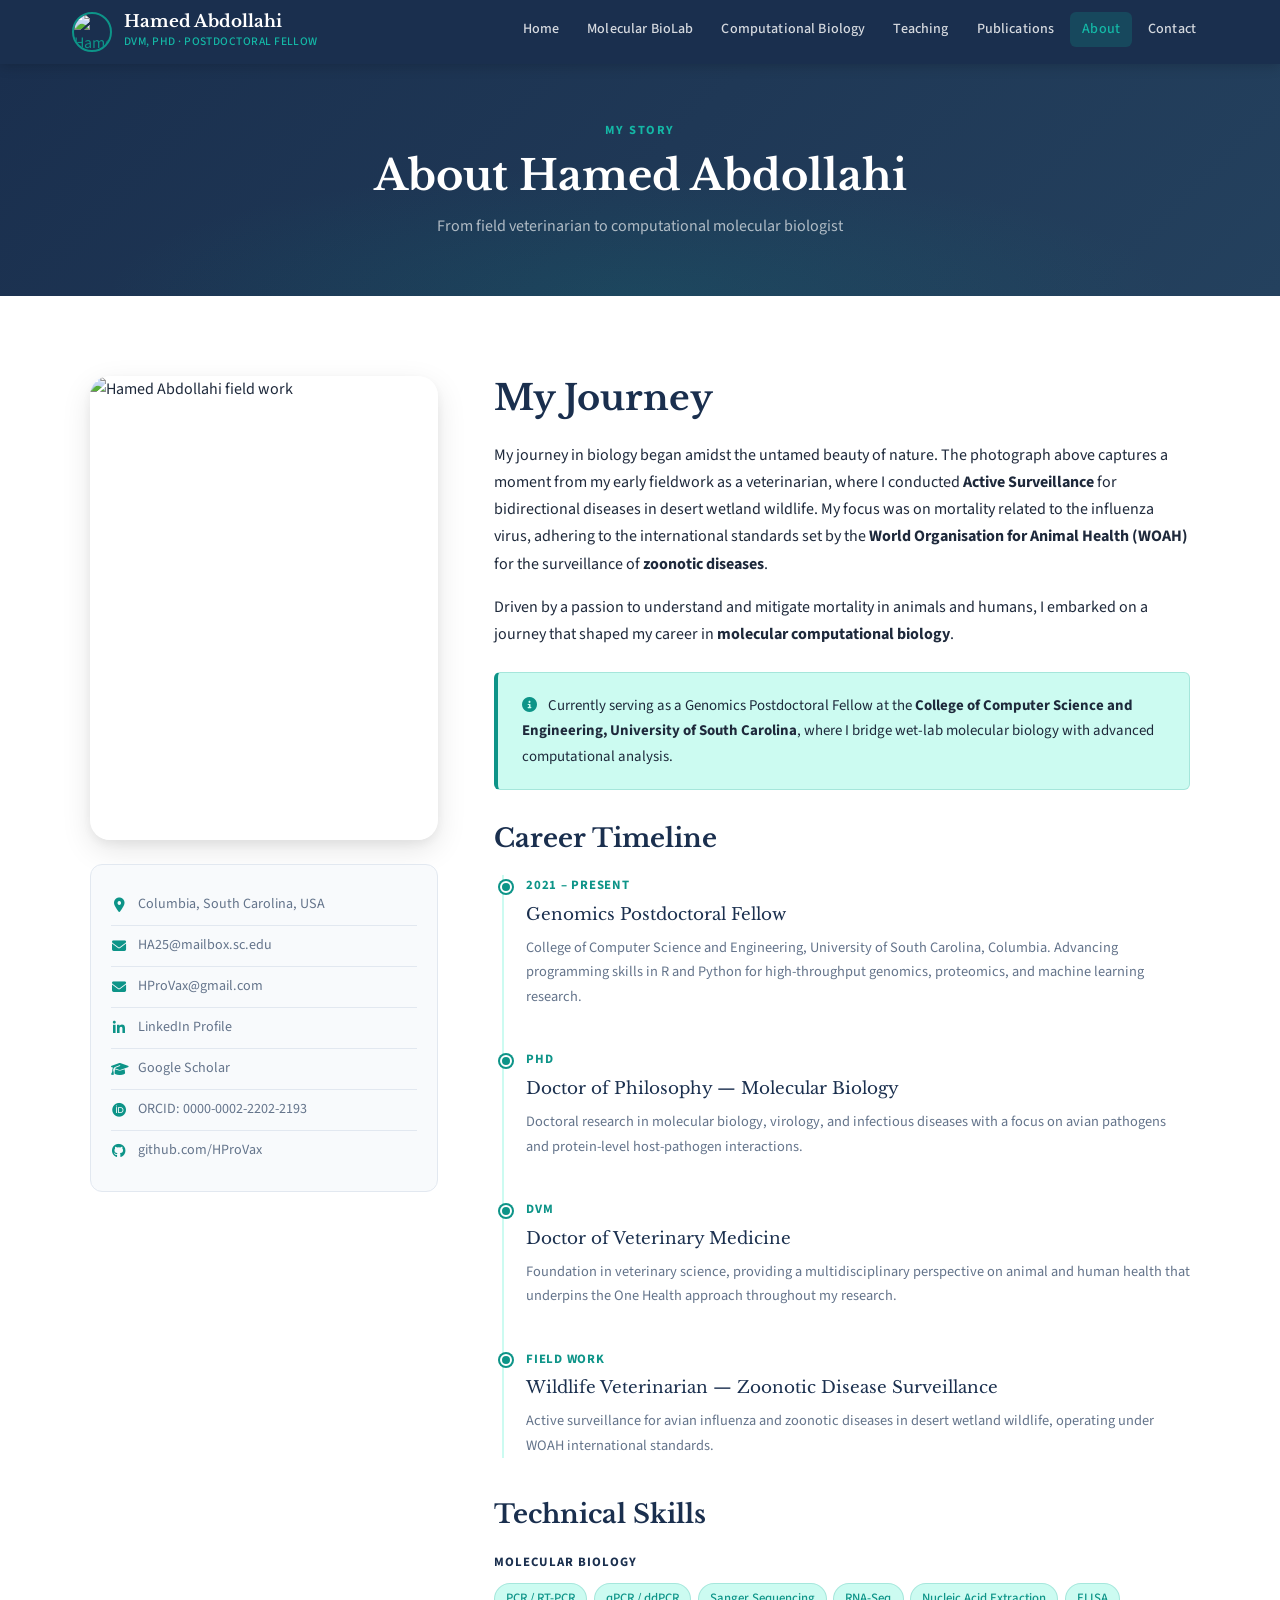
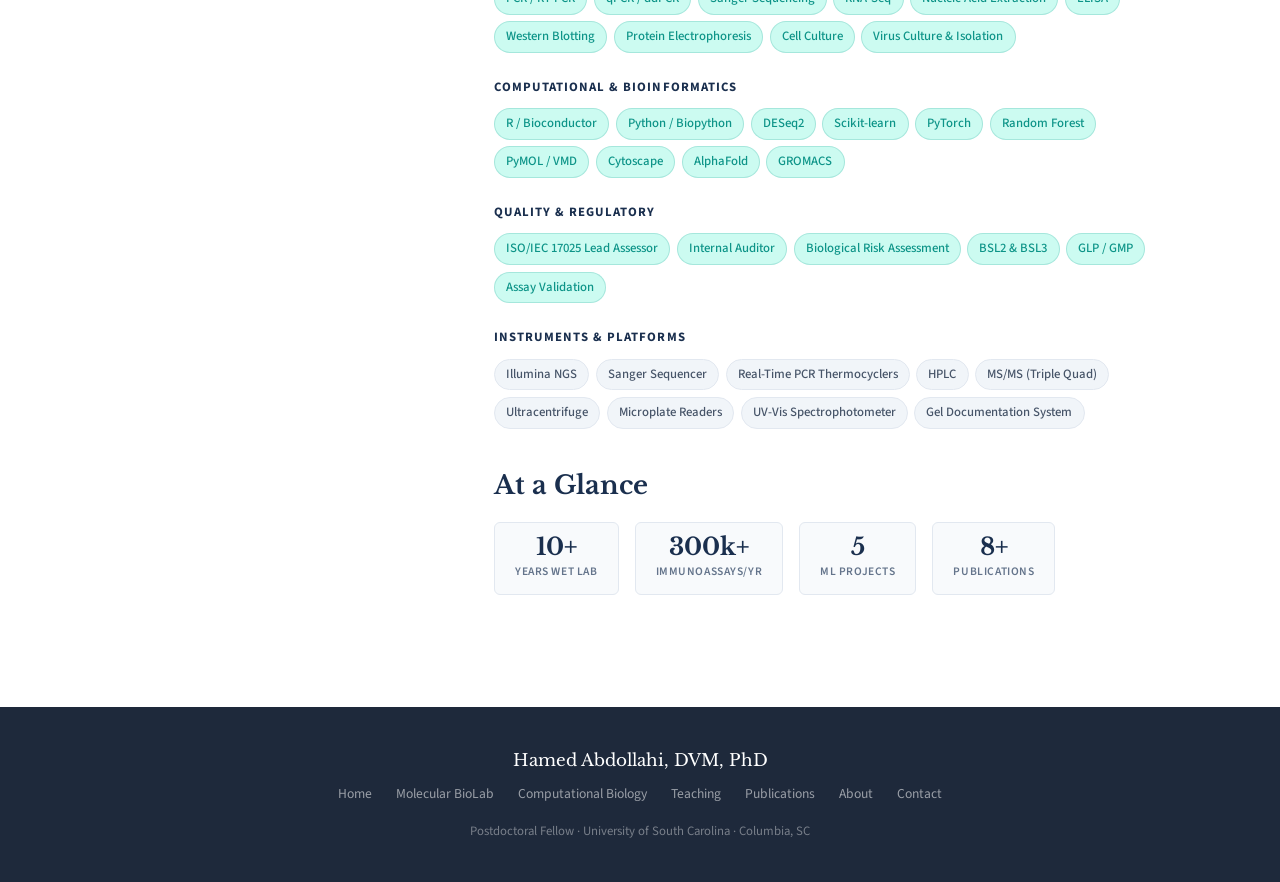
==== about.html @ 6c8e3fd8 "Add files via upload" ====
<!DOCTYPE html>
<html lang="en">
<head>
  <meta charset="UTF-8" />
  <meta name="viewport" content="width=device-width, initial-scale=1.0" />
  <title>About | Hamed Abdollahi</title>
  <link rel="stylesheet" href="styles.css" />
  <link rel="stylesheet" href="https://cdnjs.cloudflare.com/ajax/libs/font-awesome/6.5.0/css/all.min.css" />
</head>
<body>

<nav class="site-nav">
  <div class="nav-inner">
    <a href="index.html" class="nav-brand">
      <img src="images/logo.png" alt="Hamed Abdollahi" />
      <div>
        <div class="nav-brand-name">Hamed Abdollahi</div>
        <div class="nav-brand-title">DVM, PhD · Postdoctoral Fellow</div>
      </div>
    </a>
    <button class="nav-toggle" aria-label="Toggle menu" onclick="this.closest('nav').querySelector('.nav-links').classList.toggle('open')">
      <span></span><span></span><span></span>
    </button>
    <ul class="nav-links">
      <li><a href="index.html">Home</a></li>
      <li><a href="biolab.html">Molecular BioLab</a></li>
      <li><a href="computational.html">Computational Biology</a></li>
      <li><a href="teaching.html">Teaching</a></li>
      <li><a href="publications.html">Publications</a></li>
      <li><a href="about.html" class="active">About</a></li>
      <li><a href="contact.html">Contact</a></li>
    </ul>
  </div>
</nav>

<div class="page-banner">
  <p class="page-banner-label">My Story</p>
  <h1 class="page-banner-title">About Hamed Abdollahi</h1>
  <p class="page-banner-sub">From field veterinarian to computational molecular biologist</p>
</div>

<section class="section">
  <div class="container">
    <div class="about-layout">

      <!-- SIDEBAR -->
      <aside class="about-sidebar">
        <img src="images/T1.jpg" alt="Hamed Abdollahi field work" class="about-photo" />

        <div class="about-contact-card">
          <div class="contact-item">
            <i class="fa-solid fa-location-dot"></i>
            <span>Columbia, South Carolina, USA</span>
          </div>
          <div class="contact-item">
            <i class="fa-solid fa-envelope"></i>
            <a href="mailto:HA25@mailbox.sc.edu">HA25@mailbox.sc.edu</a>
          </div>
          <div class="contact-item">
            <i class="fa-solid fa-envelope"></i>
            <a href="mailto:HProVax@gmail.com">HProVax@gmail.com</a>
          </div>
          <div class="contact-item">
            <i class="fa-brands fa-linkedin-in"></i>
            <a href="https://www.linkedin.com/in/hamed-abdollahi-15117079" target="_blank">LinkedIn Profile</a>
          </div>
          <div class="contact-item">
            <i class="fa-solid fa-graduation-cap"></i>
            <a href="https://scholar.google.com/citations?user=lXf0_H0AAAAJ&hl=en" target="_blank">Google Scholar</a>
          </div>
          <div class="contact-item">
            <i class="fa-brands fa-orcid"></i>
            <a href="https://orcid.org/0000-0002-2202-2193" target="_blank">ORCID: 0000-0002-2202-2193</a>
          </div>
          <div class="contact-item">
            <i class="fa-brands fa-github"></i>
            <a href="https://github.com/HProVax" target="_blank">github.com/HProVax</a>
          </div>
        </div>
      </aside>

      <!-- MAIN CONTENT -->
      <main>
        <h2 style="margin-bottom:1.25rem;">My Journey</h2>

        <p>
          My journey in biology began amidst the untamed beauty of nature. The photograph above
          captures a moment from my early fieldwork as a veterinarian, where I conducted
          <strong>Active Surveillance</strong> for bidirectional diseases in desert wetland wildlife.
          My focus was on mortality related to the influenza virus, adhering to the international
          standards set by the <strong>World Organisation for Animal Health (WOAH)</strong> for the
          surveillance of <strong>zoonotic diseases</strong>.
        </p>

        <p>
          Driven by a passion to understand and mitigate mortality in animals and humans, I embarked
          on a journey that shaped my career in <strong>molecular computational biology</strong>.
        </p>

        <div class="callout">
          <p>
            <i class="fa-solid fa-circle-info" style="color:var(--teal);margin-right:.5rem;"></i>
            Currently serving as a Genomics Postdoctoral Fellow at the
            <strong>College of Computer Science and Engineering, University of South Carolina</strong>,
            where I bridge wet-lab molecular biology with advanced computational analysis.
          </p>
        </div>

        <!-- TIMELINE -->
        <h3 style="margin:2rem 0 1.25rem;">Career Timeline</h3>
        <div class="timeline">

          <div class="timeline-item">
            <div class="timeline-date">2021 – Present</div>
            <div class="timeline-title">Genomics Postdoctoral Fellow</div>
            <div class="timeline-desc">
              College of Computer Science and Engineering, University of South Carolina, Columbia.
              Advancing programming skills in R and Python for high-throughput genomics, proteomics,
              and machine learning research.
            </div>
          </div>

          <div class="timeline-item">
            <div class="timeline-date">PhD</div>
            <div class="timeline-title">Doctor of Philosophy — Molecular Biology</div>
            <div class="timeline-desc">
              Doctoral research in molecular biology, virology, and infectious diseases with a focus
              on avian pathogens and protein-level host-pathogen interactions.
            </div>
          </div>

          <div class="timeline-item">
            <div class="timeline-date">DVM</div>
            <div class="timeline-title">Doctor of Veterinary Medicine</div>
            <div class="timeline-desc">
              Foundation in veterinary science, providing a multidisciplinary perspective on
              animal and human health that underpins the One Health approach throughout my research.
            </div>
          </div>

          <div class="timeline-item">
            <div class="timeline-date">Field Work</div>
            <div class="timeline-title">Wildlife Veterinarian — Zoonotic Disease Surveillance</div>
            <div class="timeline-desc">
              Active surveillance for avian influenza and zoonotic diseases in desert wetland
              wildlife, operating under WOAH international standards.
            </div>
          </div>

        </div>

        <!-- SKILLS -->
        <h3 style="margin:2.5rem 0 1.25rem;">Technical Skills</h3>

        <div class="tag-group">
          <div class="tag-group-label">Molecular Biology</div>
          <div class="tags">
            <span class="tag tag-teal">PCR / RT-PCR</span>
            <span class="tag tag-teal">qPCR / ddPCR</span>
            <span class="tag tag-teal">Sanger Sequencing</span>
            <span class="tag tag-teal">RNA-Seq</span>
            <span class="tag tag-teal">Nucleic Acid Extraction</span>
            <span class="tag tag-teal">ELISA</span>
            <span class="tag tag-teal">Western Blotting</span>
            <span class="tag tag-teal">Protein Electrophoresis</span>
            <span class="tag tag-teal">Cell Culture</span>
            <span class="tag tag-teal">Virus Culture &amp; Isolation</span>
          </div>
        </div>

        <div class="tag-group">
          <div class="tag-group-label">Computational &amp; Bioinformatics</div>
          <div class="tags">
            <span class="tag tag-teal">R / Bioconductor</span>
            <span class="tag tag-teal">Python / Biopython</span>
            <span class="tag tag-teal">DESeq2</span>
            <span class="tag tag-teal">Scikit-learn</span>
            <span class="tag tag-teal">PyTorch</span>
            <span class="tag tag-teal">Random Forest</span>
            <span class="tag tag-teal">PyMOL / VMD</span>
            <span class="tag tag-teal">Cytoscape</span>
            <span class="tag tag-teal">AlphaFold</span>
            <span class="tag tag-teal">GROMACS</span>
          </div>
        </div>

        <div class="tag-group">
          <div class="tag-group-label">Quality &amp; Regulatory</div>
          <div class="tags">
            <span class="tag tag-teal">ISO/IEC 17025 Lead Assessor</span>
            <span class="tag tag-teal">Internal Auditor</span>
            <span class="tag tag-teal">Biological Risk Assessment</span>
            <span class="tag tag-teal">BSL2 &amp; BSL3</span>
            <span class="tag tag-teal">GLP / GMP</span>
            <span class="tag tag-teal">Assay Validation</span>
          </div>
        </div>

        <div class="tag-group">
          <div class="tag-group-label">Instruments &amp; Platforms</div>
          <div class="tags">
            <span class="tag">Illumina NGS</span>
            <span class="tag">Sanger Sequencer</span>
            <span class="tag">Real-Time PCR Thermocyclers</span>
            <span class="tag">HPLC</span>
            <span class="tag">MS/MS (Triple Quad)</span>
            <span class="tag">Ultracentrifuge</span>
            <span class="tag">Microplate Readers</span>
            <span class="tag">UV-Vis Spectrophotometer</span>
            <span class="tag">Gel Documentation System</span>
          </div>
        </div>

        <!-- STATS -->
        <h3 style="margin:2.5rem 0 1.25rem;">At a Glance</h3>
        <div class="stat-chips">
          <div class="stat-chip">
            <span class="stat-chip-value">10+</span>
            <span class="stat-chip-label">Years Wet Lab</span>
          </div>
          <div class="stat-chip">
            <span class="stat-chip-value">300k+</span>
            <span class="stat-chip-label">Immunoassays/yr</span>
          </div>
          <div class="stat-chip">
            <span class="stat-chip-value">5</span>
            <span class="stat-chip-label">ML Projects</span>
          </div>
          <div class="stat-chip">
            <span class="stat-chip-value">8+</span>
            <span class="stat-chip-label">Publications</span>
          </div>
        </div>

      </main>
    </div>
  </div>
</section>

<footer class="site-footer">
  <div class="footer-inner">
    <p class="footer-name">Hamed Abdollahi, DVM, PhD</p>
    <div class="footer-links">
      <a href="index.html">Home</a>
      <a href="biolab.html">Molecular BioLab</a>
      <a href="computational.html">Computational Biology</a>
      <a href="teaching.html">Teaching</a>
      <a href="publications.html">Publications</a>
      <a href="about.html">About</a>
      <a href="contact.html">Contact</a>
    </div>
    <p class="footer-copy">Postdoctoral Fellow · University of South Carolina · Columbia, SC</p>
  </div>
</footer>

</body>
</html>
---- styles.css ----
/* ============================================
   HAMED ABDOLLAHI - PERSONAL ACADEMIC WEBSITE
   Unified stylesheet — single source of truth
   ============================================ */

@import url('https://fonts.googleapis.com/css2?family=Libre+Baskerville:ital,wght@0,400;0,700;1,400&family=Source+Sans+3:wght@300;400;500;600;700&display=swap');

/* ─── CSS VARIABLES ─────────────────────────── */
:root {
  --navy:       #1a2f4e;
  --navy-light: #24415e;
  --teal:       #0d9488;
  --teal-light: #14b8a6;
  --teal-pale:  #ccfbf1;
  --white:      #ffffff;
  --off-white:  #f8fafc;
  --gray-100:   #f1f5f9;
  --gray-200:   #e2e8f0;
  --gray-400:   #94a3b8;
  --gray-600:   #475569;
  --gray-800:   #1e293b;
  --text:       #1e293b;
  --text-muted: #64748b;
  --border:     #e2e8f0;

  --font-serif: 'Libre Baskerville', Georgia, serif;
  --font-sans:  'Source Sans 3', system-ui, sans-serif;

  --shadow-sm:  0 1px 3px rgba(0,0,0,.08), 0 1px 2px rgba(0,0,0,.04);
  --shadow-md:  0 4px 12px rgba(0,0,0,.08), 0 2px 6px rgba(0,0,0,.04);
  --shadow-lg:  0 10px 30px rgba(0,0,0,.10), 0 4px 12px rgba(0,0,0,.06);

  --radius-sm:  6px;
  --radius-md:  12px;
  --radius-lg:  20px;

  --transition: 0.2s ease;
}

/* ─── RESET & BASE ──────────────────────────── */
*, *::before, *::after { box-sizing: border-box; margin: 0; padding: 0; }

html { scroll-behavior: smooth; font-size: 16px; }

body {
  font-family: var(--font-sans);
  color: var(--text);
  background: var(--white);
  line-height: 1.7;
  -webkit-font-smoothing: antialiased;
}

img { max-width: 100%; height: auto; display: block; }
a  { color: var(--teal); text-decoration: none; transition: color var(--transition); }
a:hover { color: var(--teal-light); }

/* ─── TYPOGRAPHY ────────────────────────────── */
h1, h2, h3, h4, h5 {
  font-family: var(--font-serif);
  font-weight: 700;
  line-height: 1.3;
  color: var(--navy);
}

h1 { font-size: clamp(2rem, 4vw, 3rem); }
h2 { font-size: clamp(1.5rem, 3vw, 2.2rem); }
h3 { font-size: clamp(1.2rem, 2vw, 1.6rem); }
h4 { font-size: 1.2rem; }
h5 { font-size: 1rem; }

p { margin-bottom: 1rem; }
p:last-child { margin-bottom: 0; }

ul, ol { padding-left: 1.4rem; }
li { margin-bottom: .35rem; }

/* ─── NAVIGATION ────────────────────────────── */
.site-nav {
  position: sticky;
  top: 0;
  z-index: 1000;
  background: var(--navy);
  box-shadow: 0 2px 12px rgba(0,0,0,.18);
}

.nav-inner {
  max-width: 1200px;
  margin: 0 auto;
  padding: 0 2rem;
  display: flex;
  align-items: center;
  justify-content: space-between;
  height: 64px;
}

.nav-brand {
  display: flex;
  align-items: center;
  gap: .75rem;
  text-decoration: none;
}

.nav-brand img {
  height: 40px;
  width: 40px;
  border-radius: 50%;
  object-fit: cover;
  border: 2px solid var(--teal);
}

.nav-brand-name {
  font-family: var(--font-serif);
  color: var(--white);
  font-size: 1.05rem;
  font-weight: 700;
  line-height: 1.2;
}

.nav-brand-title {
  color: var(--teal-light);
  font-size: .72rem;
  font-family: var(--font-sans);
  font-weight: 500;
  letter-spacing: .04em;
  text-transform: uppercase;
}

.nav-links {
  display: flex;
  align-items: center;
  gap: .25rem;
  list-style: none;
  padding: 0;
  margin: 0;
}

.nav-links a {
  color: rgba(255,255,255,.82);
  font-size: .88rem;
  font-weight: 500;
  padding: .45rem .75rem;
  border-radius: var(--radius-sm);
  transition: all var(--transition);
  white-space: nowrap;
  letter-spacing: .01em;
}

.nav-links a:hover,
.nav-links a.active {
  color: var(--white);
  background: rgba(13,148,136,.25);
}

.nav-links a.active {
  color: var(--teal-light);
}

/* hamburger */
.nav-toggle {
  display: none;
  background: none;
  border: none;
  cursor: pointer;
  padding: .5rem;
  color: var(--white);
}

.nav-toggle span {
  display: block;
  width: 22px;
  height: 2px;
  background: currentColor;
  margin: 5px 0;
  transition: all var(--transition);
}

/* ─── HERO ──────────────────────────────────── */
.hero {
  background: linear-gradient(135deg, var(--navy) 0%, var(--navy-light) 60%, #1e4a5e 100%);
  color: var(--white);
  padding: 5rem 2rem 4rem;
  position: relative;
  overflow: hidden;
}

.hero::before {
  content: '';
  position: absolute;
  inset: 0;
  background: radial-gradient(ellipse 60% 80% at 70% 50%, rgba(13,148,136,.15) 0%, transparent 70%);
  pointer-events: none;
}

.hero-inner {
  max-width: 1100px;
  margin: 0 auto;
  display: grid;
  grid-template-columns: 1fr auto;
  align-items: center;
  gap: 3rem;
  position: relative;
}

.hero-badge {
  display: inline-flex;
  align-items: center;
  gap: .5rem;
  background: rgba(13,148,136,.2);
  border: 1px solid rgba(13,148,136,.4);
  color: var(--teal-light);
  font-size: .8rem;
  font-weight: 600;
  letter-spacing: .06em;
  text-transform: uppercase;
  padding: .3rem .9rem;
  border-radius: 100px;
  margin-bottom: 1.25rem;
}

.hero-name {
  font-family: var(--font-serif);
  font-size: clamp(2.2rem, 5vw, 3.5rem);
  color: var(--white);
  line-height: 1.15;
  margin-bottom: .5rem;
}

.hero-degrees {
  color: var(--teal-light);
  font-weight: 600;
  font-size: 1.05rem;
  margin-bottom: 1.2rem;
  font-family: var(--font-sans);
}

.hero-tagline {
  font-size: 1.1rem;
  color: rgba(255,255,255,.8);
  max-width: 560px;
  line-height: 1.65;
  margin-bottom: 2rem;
}

.hero-actions {
  display: flex;
  gap: 1rem;
  flex-wrap: wrap;
}

.btn {
  display: inline-flex;
  align-items: center;
  gap: .5rem;
  padding: .65rem 1.5rem;
  border-radius: var(--radius-sm);
  font-weight: 600;
  font-size: .9rem;
  cursor: pointer;
  border: none;
  transition: all var(--transition);
  text-decoration: none;
  font-family: var(--font-sans);
}

.btn-primary {
  background: var(--teal);
  color: var(--white);
}
.btn-primary:hover {
  background: var(--teal-light);
  color: var(--white);
  transform: translateY(-1px);
  box-shadow: 0 4px 12px rgba(13,148,136,.4);
}

.btn-outline {
  background: transparent;
  color: var(--white);
  border: 1.5px solid rgba(255,255,255,.5);
}
.btn-outline:hover {
  border-color: var(--teal-light);
  color: var(--teal-light);
}

.hero-photo {
  width: 200px;
  height: 200px;
  border-radius: 50%;
  object-fit: cover;
  border: 4px solid rgba(13,148,136,.5);
  box-shadow: 0 0 0 8px rgba(13,148,136,.1);
  flex-shrink: 0;
}

.hero-socials {
  display: flex;
  gap: .75rem;
  margin-top: 1.5rem;
}

.social-link {
  display: flex;
  align-items: center;
  justify-content: center;
  width: 36px;
  height: 36px;
  border-radius: 50%;
  background: rgba(255,255,255,.08);
  color: rgba(255,255,255,.75);
  font-size: .95rem;
  transition: all var(--transition);
  border: 1px solid rgba(255,255,255,.12);
}
.social-link:hover {
  background: var(--teal);
  color: var(--white);
  border-color: var(--teal);
}

/* ─── SECTION WRAPPER ───────────────────────── */
.section {
  padding: 5rem 2rem;
}

.section-alt {
  background: var(--off-white);
}

.container {
  max-width: 1100px;
  margin: 0 auto;
}

.section-header {
  text-align: center;
  margin-bottom: 3.5rem;
}

.section-label {
  display: inline-block;
  color: var(--teal);
  font-size: .8rem;
  font-weight: 700;
  letter-spacing: .1em;
  text-transform: uppercase;
  margin-bottom: .6rem;
}

.section-title {
  font-size: clamp(1.6rem, 3vw, 2.2rem);
  color: var(--navy);
  margin-bottom: .8rem;
}

.section-desc {
  color: var(--text-muted);
  font-size: 1.05rem;
  max-width: 640px;
  margin: 0 auto;
}

/* divider accent */
.divider {
  width: 48px;
  height: 3px;
  background: var(--teal);
  border-radius: 2px;
  margin: .75rem auto 0;
}

/* ─── CARDS ─────────────────────────────────── */
.card-grid {
  display: grid;
  gap: 1.5rem;
}

.card-grid-2 { grid-template-columns: repeat(auto-fit, minmax(300px, 1fr)); }
.card-grid-3 { grid-template-columns: repeat(auto-fit, minmax(260px, 1fr)); }
.card-grid-4 { grid-template-columns: repeat(auto-fit, minmax(220px, 1fr)); }

.card {
  background: var(--white);
  border: 1px solid var(--border);
  border-radius: var(--radius-md);
  padding: 1.75rem;
  box-shadow: var(--shadow-sm);
  transition: box-shadow var(--transition), transform var(--transition), border-color var(--transition);
}

.card:hover {
  box-shadow: var(--shadow-md);
  transform: translateY(-3px);
  border-color: var(--teal-pale);
}

.card-icon {
  width: 48px;
  height: 48px;
  border-radius: var(--radius-sm);
  background: var(--teal-pale);
  color: var(--teal);
  display: flex;
  align-items: center;
  justify-content: center;
  font-size: 1.3rem;
  margin-bottom: 1rem;
}

.card-title {
  font-family: var(--font-serif);
  font-size: 1.1rem;
  color: var(--navy);
  margin-bottom: .5rem;
}

.card-text {
  color: var(--text-muted);
  font-size: .93rem;
  line-height: 1.65;
}

.card-list {
  list-style: none;
  padding: 0;
  margin-top: .75rem;
}

.card-list li {
  font-size: .88rem;
  color: var(--text-muted);
  padding: .25rem 0;
  border-bottom: 1px solid var(--gray-100);
  display: flex;
  align-items: flex-start;
  gap: .5rem;
}

.card-list li:last-child { border-bottom: none; }

.card-list li::before {
  content: '›';
  color: var(--teal);
  font-weight: 700;
  flex-shrink: 0;
  margin-top: .05rem;
}

/* ─── STANDARDS STRIP ───────────────────────── */
.standards-strip {
  background: var(--navy);
  padding: 2.5rem 2rem;
}

.standards-inner {
  max-width: 1100px;
  margin: 0 auto;
}

.standards-title {
  text-align: center;
  color: rgba(255,255,255,.6);
  font-size: .78rem;
  font-weight: 600;
  letter-spacing: .1em;
  text-transform: uppercase;
  margin-bottom: 1.5rem;
}

.standards-grid {
  display: flex;
  flex-wrap: wrap;
  gap: .75rem;
  justify-content: center;
}

.standard-badge {
  background: rgba(255,255,255,.07);
  border: 1px solid rgba(255,255,255,.12);
  border-radius: var(--radius-sm);
  padding: .5rem 1rem;
  color: rgba(255,255,255,.8);
  font-size: .8rem;
  font-weight: 600;
  white-space: nowrap;
  transition: all var(--transition);
}

.standard-badge:hover {
  background: rgba(13,148,136,.2);
  border-color: rgba(13,148,136,.4);
  color: var(--teal-light);
}

/* ─── EXPERTISE SECTION ─────────────────────── */
.expertise-card {
  background: var(--white);
  border: 1px solid var(--border);
  border-radius: var(--radius-md);
  padding: 2rem;
  box-shadow: var(--shadow-sm);
  transition: all var(--transition);
  border-top: 3px solid transparent;
}

.expertise-card:hover {
  border-top-color: var(--teal);
  box-shadow: var(--shadow-md);
  transform: translateY(-4px);
}

.expertise-card h3 {
  font-size: 1.15rem;
  margin-bottom: .6rem;
}

.expertise-tag {
  display: inline-flex;
  background: var(--teal-pale);
  color: var(--teal);
  font-size: .75rem;
  font-weight: 600;
  padding: .2rem .65rem;
  border-radius: 100px;
  margin-bottom: .9rem;
  letter-spacing: .03em;
}

/* ─── PUBLICATION CARDS ─────────────────────── */
.pub-card {
  background: var(--white);
  border: 1px solid var(--border);
  border-left: 4px solid var(--teal);
  border-radius: 0 var(--radius-md) var(--radius-md) 0;
  padding: 1.75rem 2rem;
  margin-bottom: 1.5rem;
  box-shadow: var(--shadow-sm);
  transition: all var(--transition);
}

.pub-card:hover {
  box-shadow: var(--shadow-md);
  border-left-color: var(--navy);
}

.pub-venue {
  display: inline-flex;
  align-items: center;
  background: var(--teal-pale);
  color: var(--teal);
  font-size: .75rem;
  font-weight: 700;
  letter-spacing: .04em;
  text-transform: uppercase;
  padding: .25rem .75rem;
  border-radius: 100px;
  margin-bottom: .8rem;
}

.pub-title {
  font-family: var(--font-serif);
  font-size: 1.05rem;
  color: var(--navy);
  line-height: 1.45;
  margin-bottom: .5rem;
}

.pub-authors {
  font-size: .88rem;
  color: var(--text-muted);
  margin-bottom: .9rem;
  line-height: 1.5;
}

.pub-authors strong {
  color: var(--navy);
  font-weight: 600;
}

.pub-abstract {
  font-size: .88rem;
  color: var(--gray-600);
  line-height: 1.65;
  margin-bottom: 1rem;
  padding: 1rem;
  background: var(--off-white);
  border-radius: var(--radius-sm);
  border-left: 2px solid var(--gray-200);
}

.pub-links {
  display: flex;
  gap: .75rem;
  flex-wrap: wrap;
}

.pub-link {
  display: inline-flex;
  align-items: center;
  gap: .4rem;
  font-size: .8rem;
  font-weight: 600;
  color: var(--teal);
  border: 1.5px solid var(--teal);
  padding: .3rem .85rem;
  border-radius: 100px;
  transition: all var(--transition);
}

.pub-link:hover {
  background: var(--teal);
  color: var(--white);
}

/* ─── INSTRUMENT / SERVICE CARDS ────────────── */
.instrument-card {
  display: flex;
  gap: 1.25rem;
  align-items: flex-start;
  background: var(--white);
  border: 1px solid var(--border);
  border-radius: var(--radius-md);
  padding: 1.5rem;
  box-shadow: var(--shadow-sm);
  transition: all var(--transition);
}

.instrument-card:hover {
  box-shadow: var(--shadow-md);
  border-color: var(--teal-pale);
}

.instrument-icon {
  width: 44px;
  height: 44px;
  border-radius: var(--radius-sm);
  background: var(--teal-pale);
  color: var(--teal);
  display: flex;
  align-items: center;
  justify-content: center;
  font-size: 1.2rem;
  flex-shrink: 0;
}

.instrument-name {
  font-family: var(--font-serif);
  font-size: 1rem;
  color: var(--navy);
  margin-bottom: .3rem;
}

.instrument-desc {
  font-size: .88rem;
  color: var(--text-muted);
  line-height: 1.55;
  margin: 0;
}

/* ─── TEACHING CARDS ────────────────────────── */
.course-card {
  background: var(--white);
  border: 1px solid var(--border);
  border-radius: var(--radius-md);
  overflow: hidden;
  box-shadow: var(--shadow-sm);
  margin-bottom: 2rem;
}

.course-header {
  background: var(--navy);
  padding: 1.5rem 2rem;
  display: flex;
  justify-content: space-between;
  align-items: flex-start;
  gap: 1rem;
  flex-wrap: wrap;
}

.course-code {
  font-size: .8rem;
  font-weight: 700;
  color: var(--teal-light);
  letter-spacing: .08em;
  text-transform: uppercase;
  margin-bottom: .3rem;
}

.course-title {
  color: var(--white);
  font-family: var(--font-serif);
  font-size: 1.15rem;
  margin: 0;
}

.course-meta {
  display: flex;
  flex-direction: column;
  align-items: flex-end;
  gap: .3rem;
}

.course-badge {
  background: rgba(13,148,136,.2);
  color: var(--teal-light);
  font-size: .75rem;
  font-weight: 600;
  padding: .25rem .75rem;
  border-radius: 100px;
  border: 1px solid rgba(13,148,136,.3);
  white-space: nowrap;
}

.course-body {
  padding: 2rem;
}

.course-info-row {
  display: flex;
  gap: 1.5rem;
  flex-wrap: wrap;
  margin-bottom: 1.25rem;
}

.course-info-item {
  display: flex;
  align-items: center;
  gap: .4rem;
  font-size: .85rem;
  color: var(--text-muted);
}

.course-info-item i {
  color: var(--teal);
}

.course-desc {
  color: var(--text-muted);
  font-size: .93rem;
  line-height: 1.7;
  margin-bottom: 1.25rem;
}

.topic-list {
  list-style: none;
  padding: 0;
  display: grid;
  grid-template-columns: repeat(auto-fit, minmax(240px, 1fr));
  gap: .4rem .75rem;
}

.topic-list li {
  font-size: .85rem;
  color: var(--gray-600);
  display: flex;
  align-items: center;
  gap: .5rem;
  margin: 0;
}

.topic-list li::before {
  content: '';
  width: 6px;
  height: 6px;
  background: var(--teal);
  border-radius: 50%;
  flex-shrink: 0;
}

/* ─── ABOUT PAGE ────────────────────────────── */
.about-layout {
  display: grid;
  grid-template-columns: 1fr 2fr;
  gap: 3.5rem;
  align-items: start;
}

.about-sidebar {
  position: sticky;
  top: 80px;
}

.about-photo {
  width: 100%;
  border-radius: var(--radius-lg);
  aspect-ratio: 3/4;
  object-fit: cover;
  box-shadow: var(--shadow-lg);
  margin-bottom: 1.5rem;
}

.about-contact-card {
  background: var(--off-white);
  border: 1px solid var(--border);
  border-radius: var(--radius-md);
  padding: 1.25rem;
}

.contact-item {
  display: flex;
  align-items: center;
  gap: .7rem;
  padding: .5rem 0;
  border-bottom: 1px solid var(--border);
  font-size: .88rem;
  color: var(--text-muted);
}

.contact-item:last-child { border-bottom: none; }

.contact-item i {
  color: var(--teal);
  width: 16px;
  text-align: center;
  flex-shrink: 0;
}

.contact-item a {
  color: var(--text-muted);
}

.contact-item a:hover { color: var(--teal); }

/* ─── SKILLS / TAGS ─────────────────────────── */
.tag-group {
  margin-bottom: 1.5rem;
}

.tag-group-label {
  font-size: .8rem;
  font-weight: 700;
  letter-spacing: .08em;
  text-transform: uppercase;
  color: var(--navy);
  margin-bottom: .6rem;
}

.tags {
  display: flex;
  flex-wrap: wrap;
  gap: .4rem;
}

.tag {
  background: var(--gray-100);
  color: var(--gray-600);
  font-size: .8rem;
  font-weight: 500;
  padding: .25rem .7rem;
  border-radius: 100px;
  border: 1px solid var(--gray-200);
}

.tag-teal {
  background: var(--teal-pale);
  color: var(--teal);
  border-color: rgba(13,148,136,.2);
}

/* ─── CONTACT FORM ──────────────────────────── */
.contact-grid {
  display: grid;
  grid-template-columns: 1fr 1fr;
  gap: 3rem;
  align-items: start;
}

.form-group {
  margin-bottom: 1.25rem;
}

.form-label {
  display: block;
  font-size: .88rem;
  font-weight: 600;
  color: var(--navy);
  margin-bottom: .45rem;
}

.form-control {
  width: 100%;
  padding: .65rem 1rem;
  border: 1.5px solid var(--border);
  border-radius: var(--radius-sm);
  font-family: var(--font-sans);
  font-size: .93rem;
  color: var(--text);
  background: var(--white);
  transition: border-color var(--transition), box-shadow var(--transition);
  outline: none;
}

.form-control:focus {
  border-color: var(--teal);
  box-shadow: 0 0 0 3px rgba(13,148,136,.12);
}

textarea.form-control {
  resize: vertical;
  min-height: 130px;
}

/* ─── FOOTER ────────────────────────────────── */
.site-footer {
  background: var(--gray-800);
  color: rgba(255,255,255,.65);
  padding: 2.5rem 2rem;
  text-align: center;
}

.footer-inner {
  max-width: 1100px;
  margin: 0 auto;
}

.footer-name {
  color: var(--white);
  font-family: var(--font-serif);
  font-size: 1.05rem;
  margin-bottom: .4rem;
}

.footer-links {
  display: flex;
  justify-content: center;
  gap: 1.5rem;
  flex-wrap: wrap;
  margin-bottom: 1rem;
}

.footer-links a {
  color: rgba(255,255,255,.55);
  font-size: .85rem;
  transition: color var(--transition);
}

.footer-links a:hover { color: var(--teal-light); }

.footer-copy {
  font-size: .8rem;
  color: rgba(255,255,255,.4);
}

/* ─── PAGE BANNER ───────────────────────────── */
.page-banner {
  background: linear-gradient(135deg, var(--navy) 0%, var(--navy-light) 100%);
  padding: 3.5rem 2rem;
  text-align: center;
  position: relative;
  overflow: hidden;
}

.page-banner::before {
  content: '';
  position: absolute;
  inset: 0;
  background: radial-gradient(ellipse 60% 80% at 50% 100%, rgba(13,148,136,.15) 0%, transparent 70%);
}

.page-banner-label {
  color: var(--teal-light);
  font-size: .78rem;
  font-weight: 700;
  letter-spacing: .12em;
  text-transform: uppercase;
  margin-bottom: .5rem;
  position: relative;
}

.page-banner-title {
  color: var(--white);
  font-size: clamp(1.8rem, 4vw, 2.6rem);
  margin-bottom: .6rem;
  position: relative;
}

.page-banner-sub {
  color: rgba(255,255,255,.65);
  font-size: 1rem;
  max-width: 600px;
  margin: 0 auto;
  position: relative;
}

/* ─── CALLOUT BOX ───────────────────────────── */
.callout {
  background: var(--teal-pale);
  border: 1px solid rgba(13,148,136,.2);
  border-left: 4px solid var(--teal);
  border-radius: var(--radius-sm);
  padding: 1.25rem 1.5rem;
  margin: 1.5rem 0;
}

.callout p { margin: 0; font-size: .93rem; color: var(--gray-800); }

/* ─── TIMELINE ──────────────────────────────── */
.timeline {
  position: relative;
  padding-left: 2rem;
}

.timeline::before {
  content: '';
  position: absolute;
  left: .5rem;
  top: 0;
  bottom: 0;
  width: 2px;
  background: var(--teal-pale);
}

.timeline-item {
  position: relative;
  margin-bottom: 2.5rem;
}

.timeline-item::before {
  content: '';
  position: absolute;
  left: -1.65rem;
  top: .35rem;
  width: 12px;
  height: 12px;
  background: var(--teal);
  border-radius: 50%;
  border: 2px solid var(--white);
  box-shadow: 0 0 0 2px var(--teal);
}

.timeline-date {
  font-size: .8rem;
  font-weight: 700;
  color: var(--teal);
  letter-spacing: .06em;
  text-transform: uppercase;
  margin-bottom: .25rem;
}

.timeline-title {
  font-size: 1.05rem;
  font-family: var(--font-serif);
  color: var(--navy);
  margin-bottom: .4rem;
}

.timeline-desc {
  font-size: .9rem;
  color: var(--text-muted);
}

/* ─── STAT CHIPS ────────────────────────────── */
.stat-chips {
  display: flex;
  gap: 1rem;
  flex-wrap: wrap;
  margin-bottom: 2rem;
}

.stat-chip {
  background: var(--off-white);
  border: 1px solid var(--border);
  border-radius: var(--radius-sm);
  padding: .75rem 1.25rem;
  text-align: center;
  min-width: 90px;
}

.stat-chip-value {
  font-family: var(--font-serif);
  font-size: 1.5rem;
  font-weight: 700;
  color: var(--navy);
  line-height: 1;
  display: block;
}

.stat-chip-label {
  font-size: .72rem;
  color: var(--text-muted);
  font-weight: 600;
  text-transform: uppercase;
  letter-spacing: .05em;
  display: block;
  margin-top: .2rem;
}

/* ─── COMPUTATIONAL PAGE ────────────────────── */
.tool-grid {
  display: flex;
  flex-wrap: wrap;
  gap: .5rem;
}

.tool-chip {
  display: flex;
  align-items: center;
  gap: .4rem;
  background: var(--white);
  border: 1px solid var(--border);
  border-radius: var(--radius-sm);
  padding: .4rem .85rem;
  font-size: .83rem;
  font-weight: 500;
  color: var(--gray-600);
  box-shadow: var(--shadow-sm);
}

.tool-chip img {
  width: 18px;
  height: 18px;
  object-fit: contain;
}

/* ─── RESPONSIVE ────────────────────────────── */
@media (max-width: 768px) {
  .nav-links { display: none; }
  .nav-links.open { display: flex; flex-direction: column; position: absolute; top: 64px; left: 0; right: 0; background: var(--navy); padding: 1rem; }
  .nav-toggle { display: block; }

  .hero-inner { grid-template-columns: 1fr; }
  .hero-photo { width: 130px; height: 130px; order: -1; }
  .hero { padding: 3rem 1.5rem 2.5rem; }

  .about-layout { grid-template-columns: 1fr; }
  .about-sidebar { position: static; }
  .about-photo { aspect-ratio: 4/3; }

  .contact-grid { grid-template-columns: 1fr; }

  .section { padding: 3.5rem 1.25rem; }
  .course-header { flex-direction: column; }
  .course-meta { align-items: flex-start; }
}

@media (max-width: 480px) {
  .stat-chips { gap: .6rem; }
  .stat-chip { min-width: 75px; padding: .6rem 1rem; }
  .stat-chip-value { font-size: 1.25rem; }
}
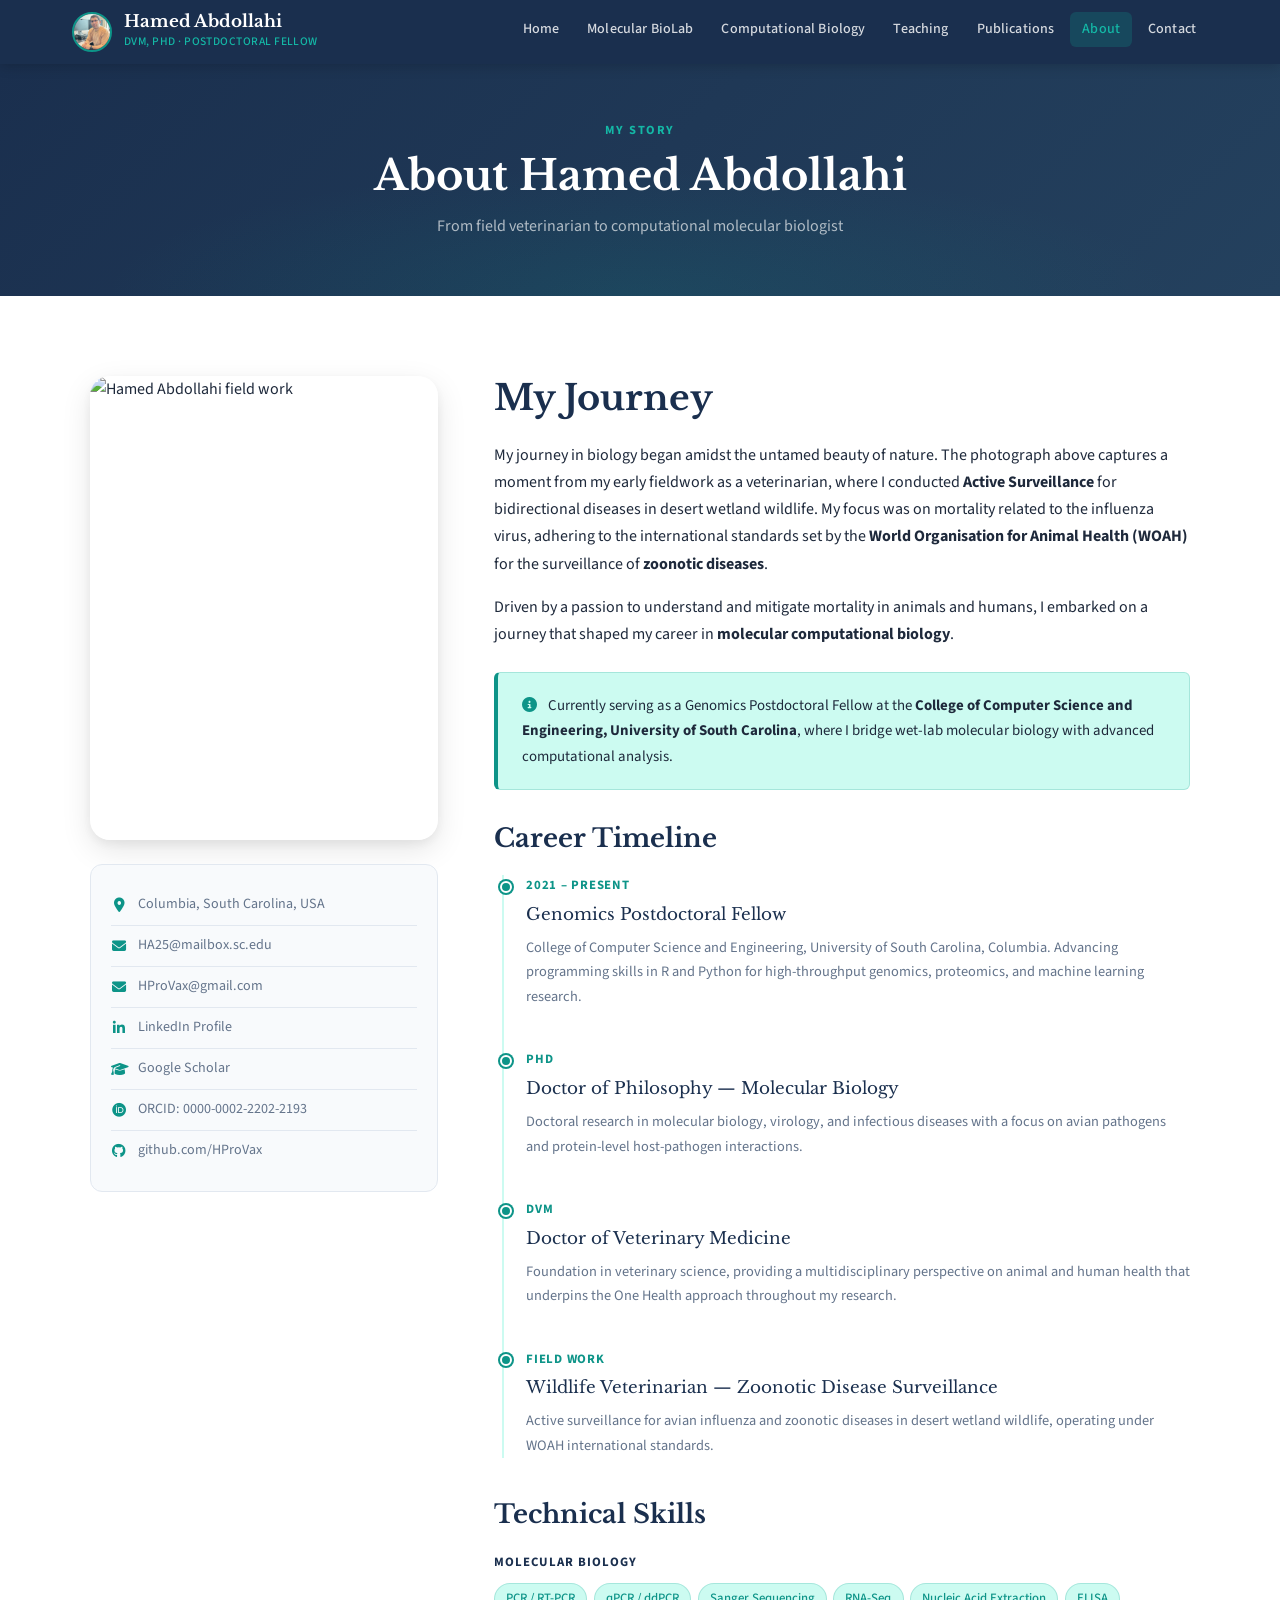
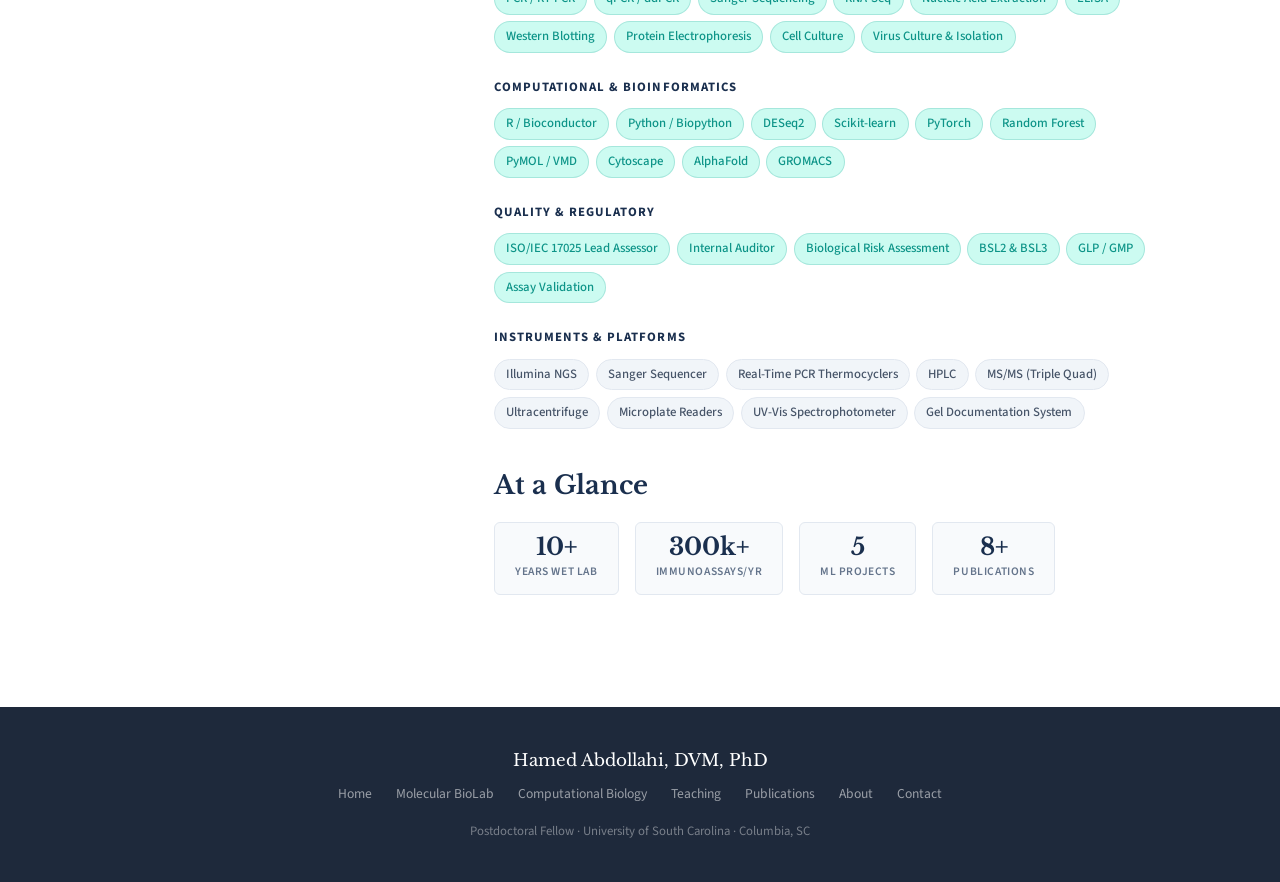
==== commit 99a6d0eb: "Update about.html" ====
--- a/about.html
+++ b/about.html
@@ -12,7 +12,7 @@
 <nav class="site-nav">
   <div class="nav-inner">
     <a href="index.html" class="nav-brand">
-      <img src="images/logo.png" alt="Hamed Abdollahi" />
+      <img src="image/itsme.jpeg" alt="Hamed Abdollahi" />
       <div>
         <div class="nav-brand-name">Hamed Abdollahi</div>
         <div class="nav-brand-title">DVM, PhD · Postdoctoral Fellow</div>
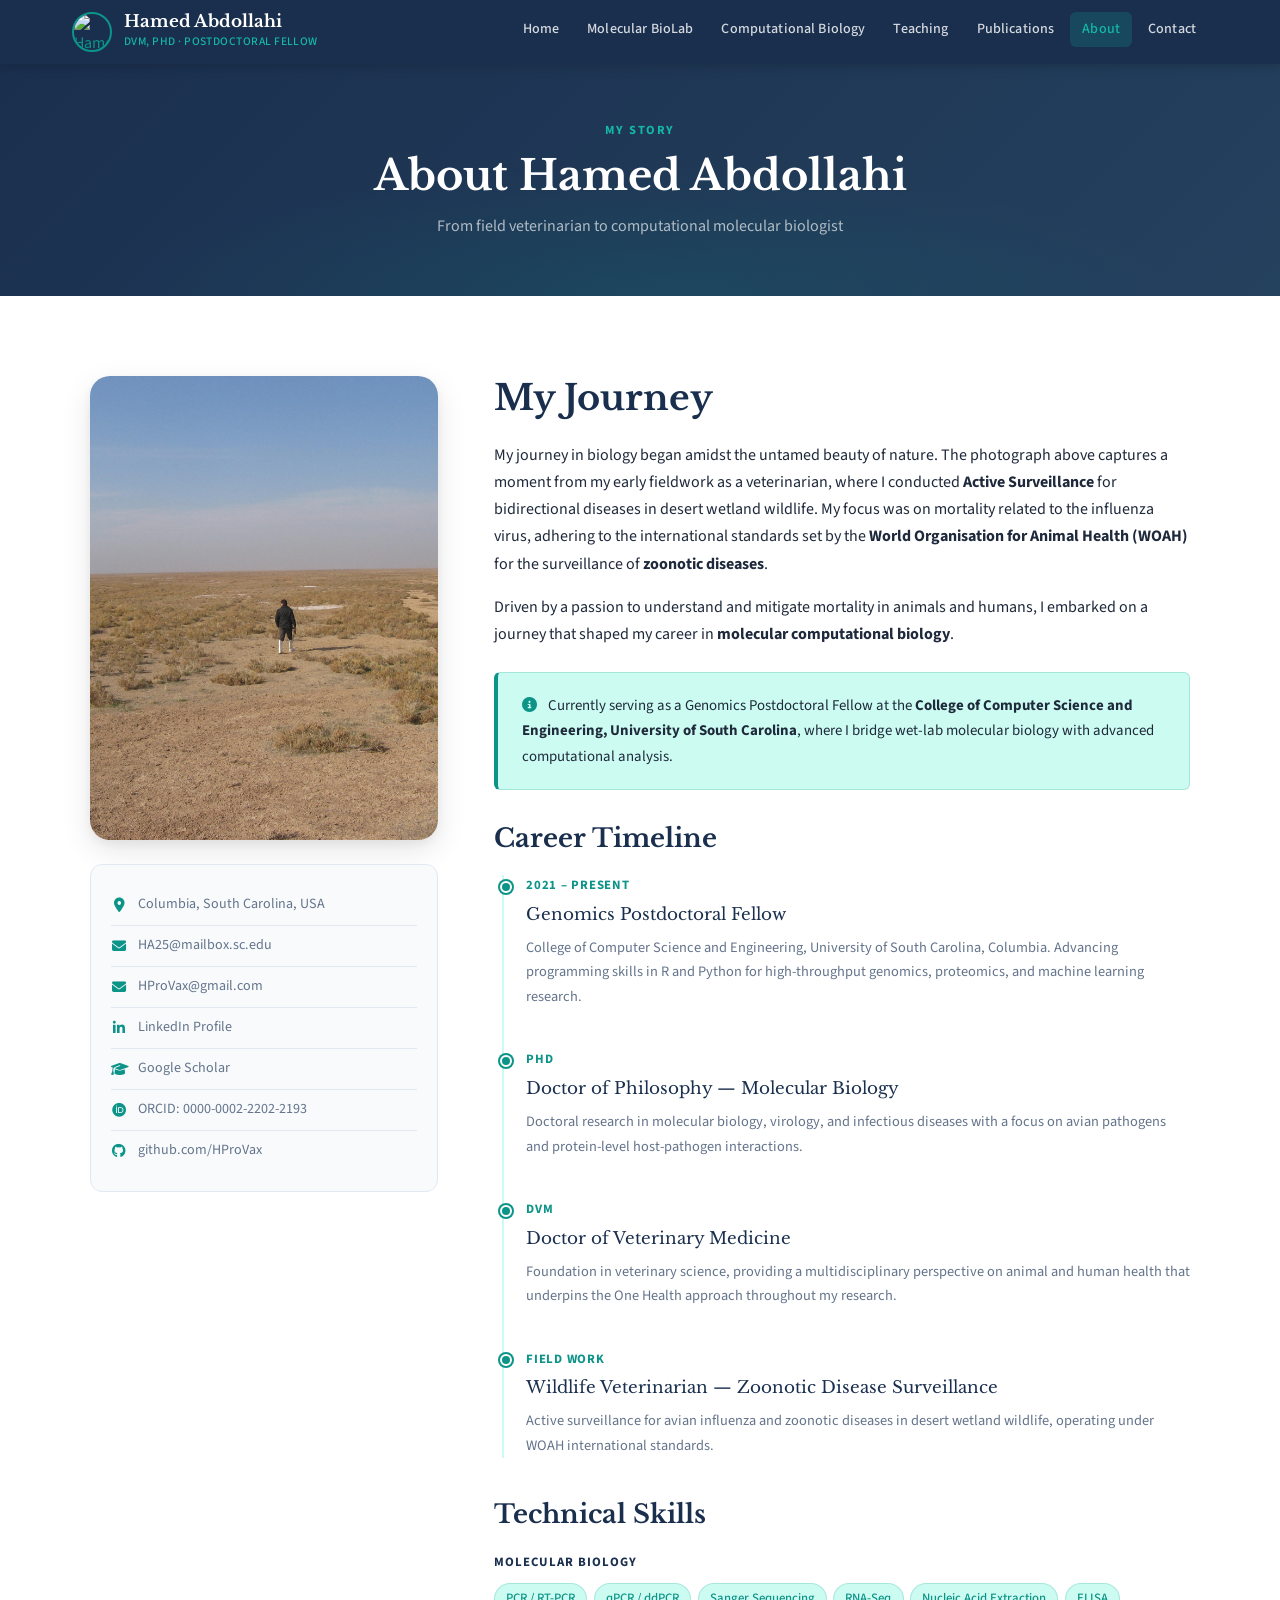
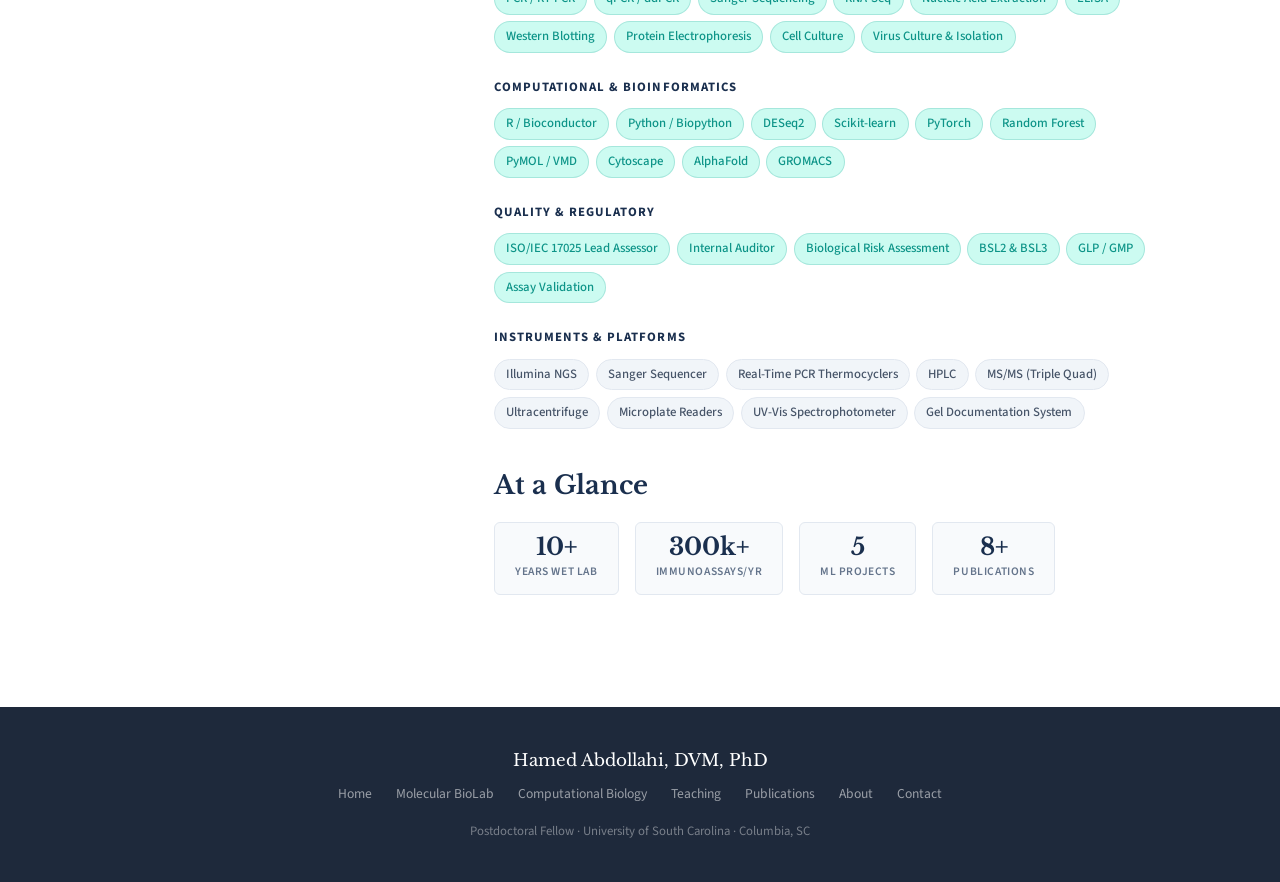
==== commit 6a68bd88: "Update about.html" ====
--- a/about.html
+++ b/about.html
@@ -45,7 +45,7 @@
 
       <!-- SIDEBAR -->
       <aside class="about-sidebar">
-        <img src="images/T1.jpg" alt="Hamed Abdollahi field work" class="about-photo" />
+        <img src="images/IMG_0074.jpg" alt="Hamed Abdollahi field work" class="about-photo" />
 
         <div class="about-contact-card">
           <div class="contact-item">
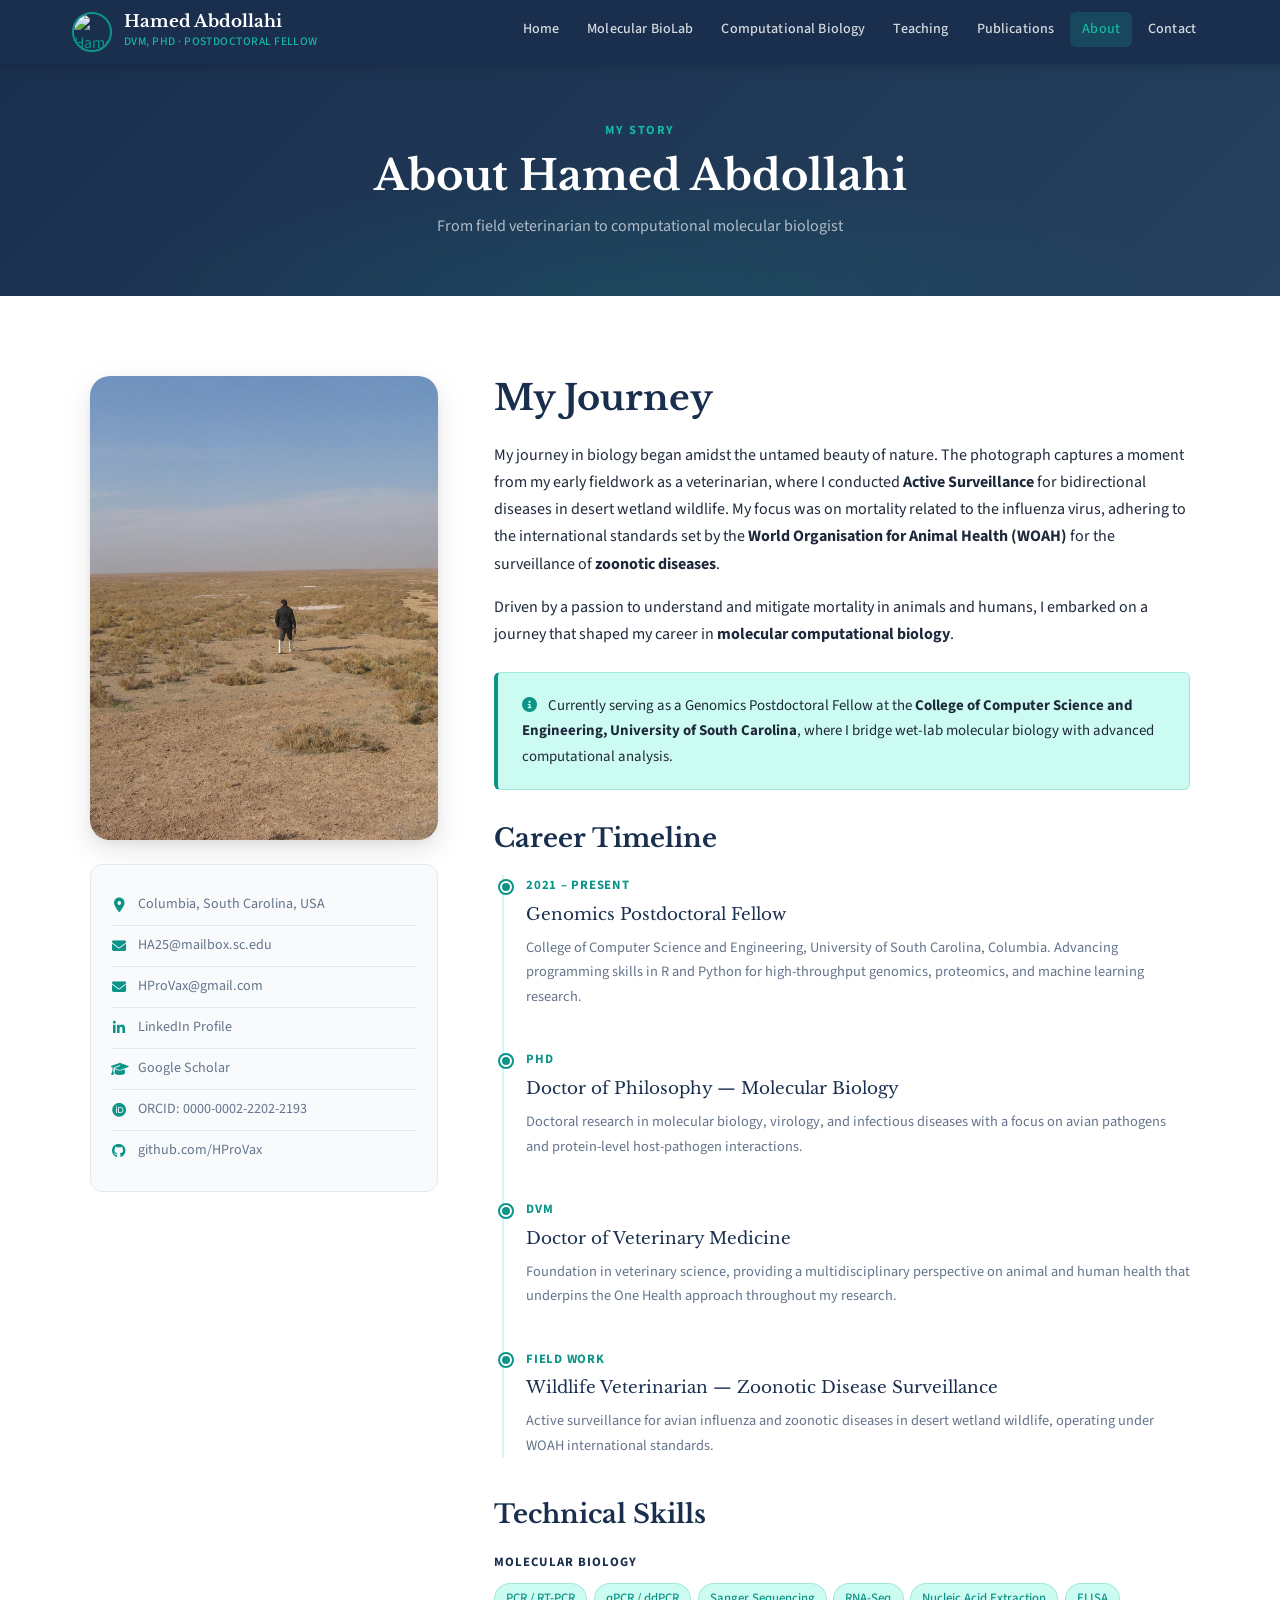
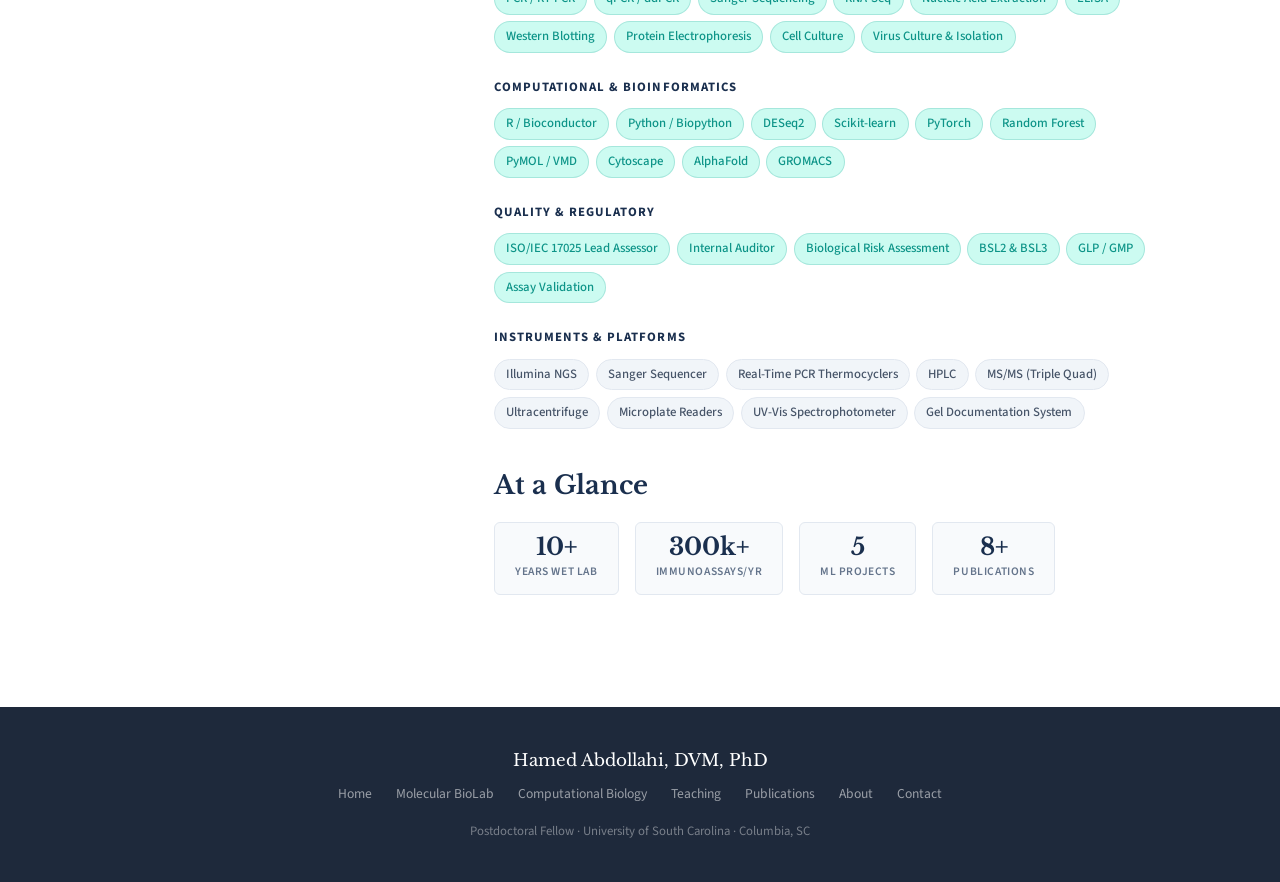
==== commit c1b20c9b: "Update about.html" ====
--- a/about.html
+++ b/about.html
@@ -84,8 +84,7 @@
         <h2 style="margin-bottom:1.25rem;">My Journey</h2>
 
         <p>
-          My journey in biology began amidst the untamed beauty of nature. The photograph above
-          captures a moment from my early fieldwork as a veterinarian, where I conducted
+          My journey in biology began amidst the untamed beauty of nature. The photograph captures a moment from my early fieldwork as a veterinarian, where I conducted
           <strong>Active Surveillance</strong> for bidirectional diseases in desert wetland wildlife.
           My focus was on mortality related to the influenza virus, adhering to the international
           standards set by the <strong>World Organisation for Animal Health (WOAH)</strong> for the
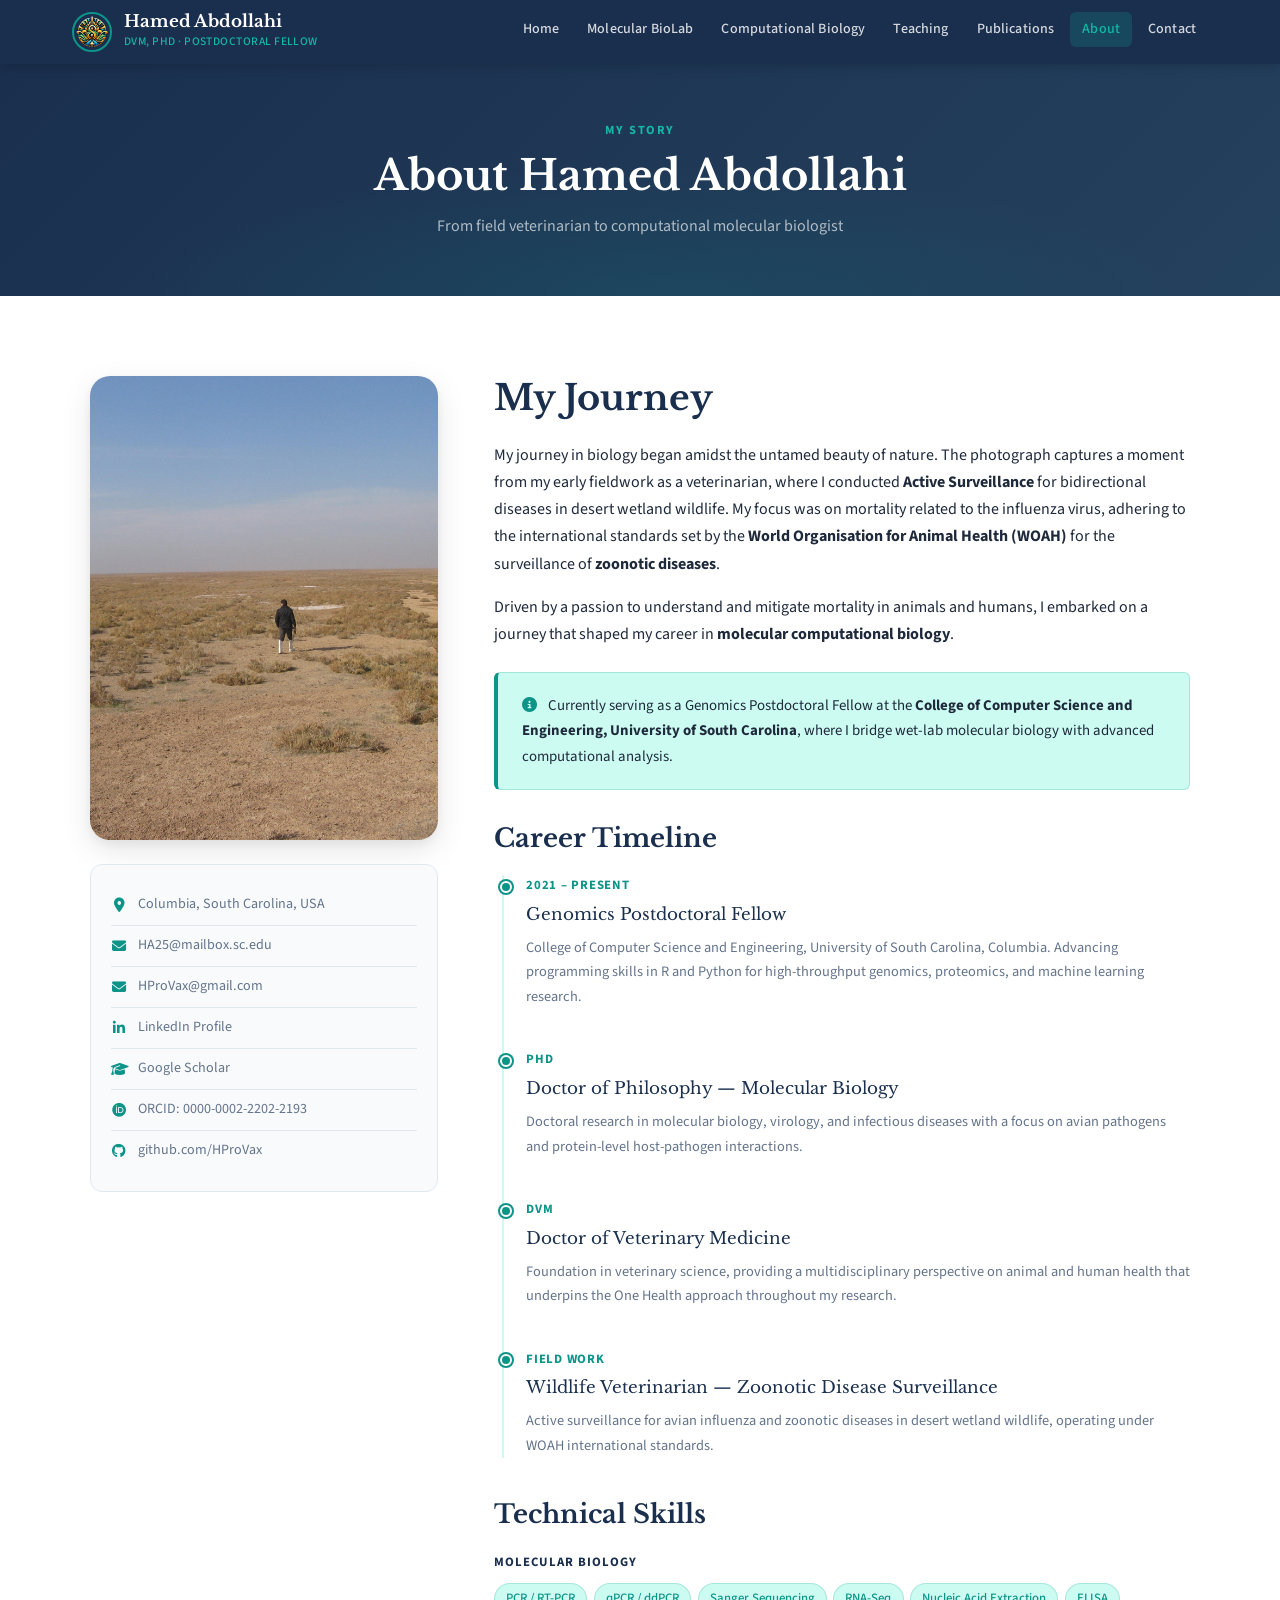
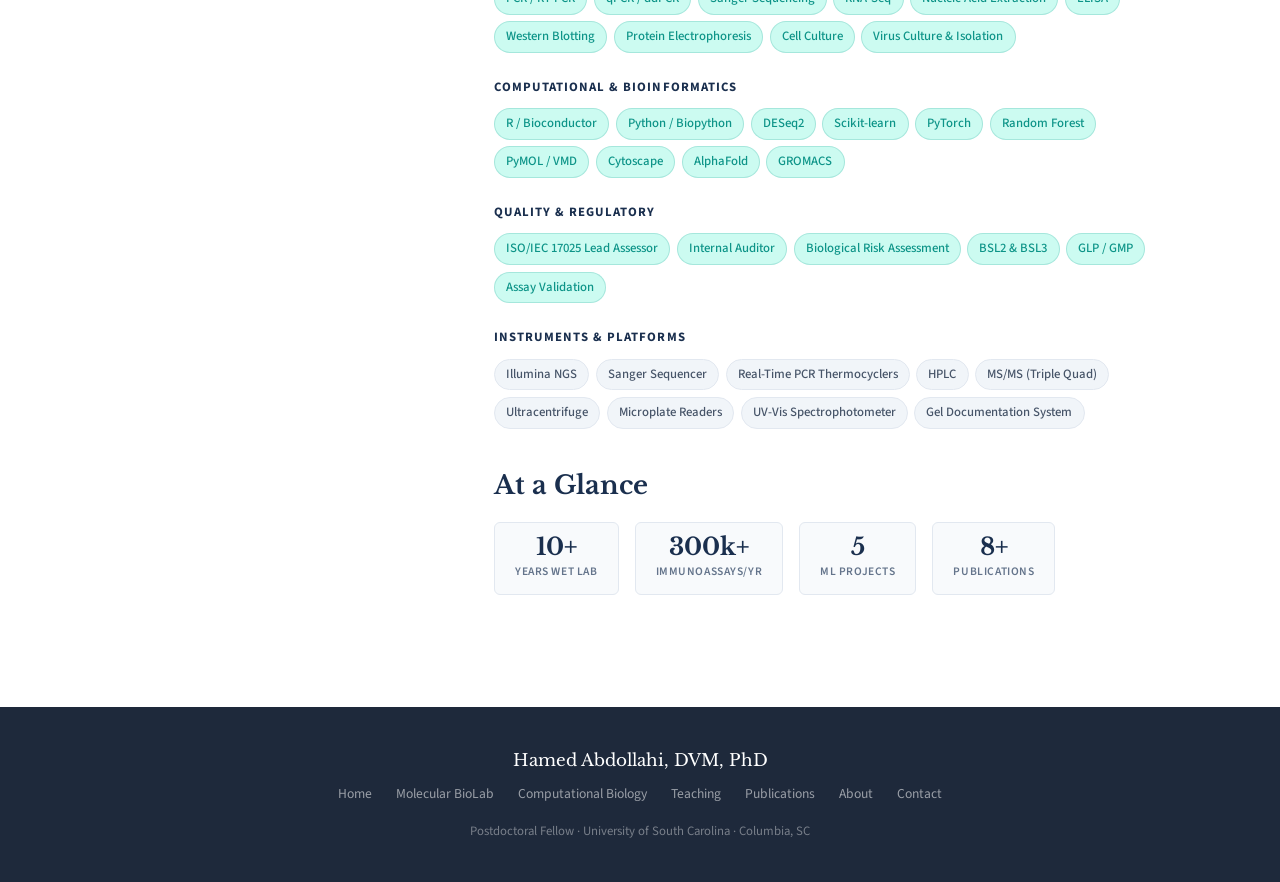
==== commit 49091d12: "Update about.html" ====
--- a/about.html
+++ b/about.html
@@ -12,7 +12,7 @@
 <nav class="site-nav">
   <div class="nav-inner">
     <a href="index.html" class="nav-brand">
-      <img src="image/itsme.jpeg" alt="Hamed Abdollahi" />
+      <img src="images/logo.png" alt="Hamed Abdollahi" />
       <div>
         <div class="nav-brand-name">Hamed Abdollahi</div>
         <div class="nav-brand-title">DVM, PhD · Postdoctoral Fellow</div>
